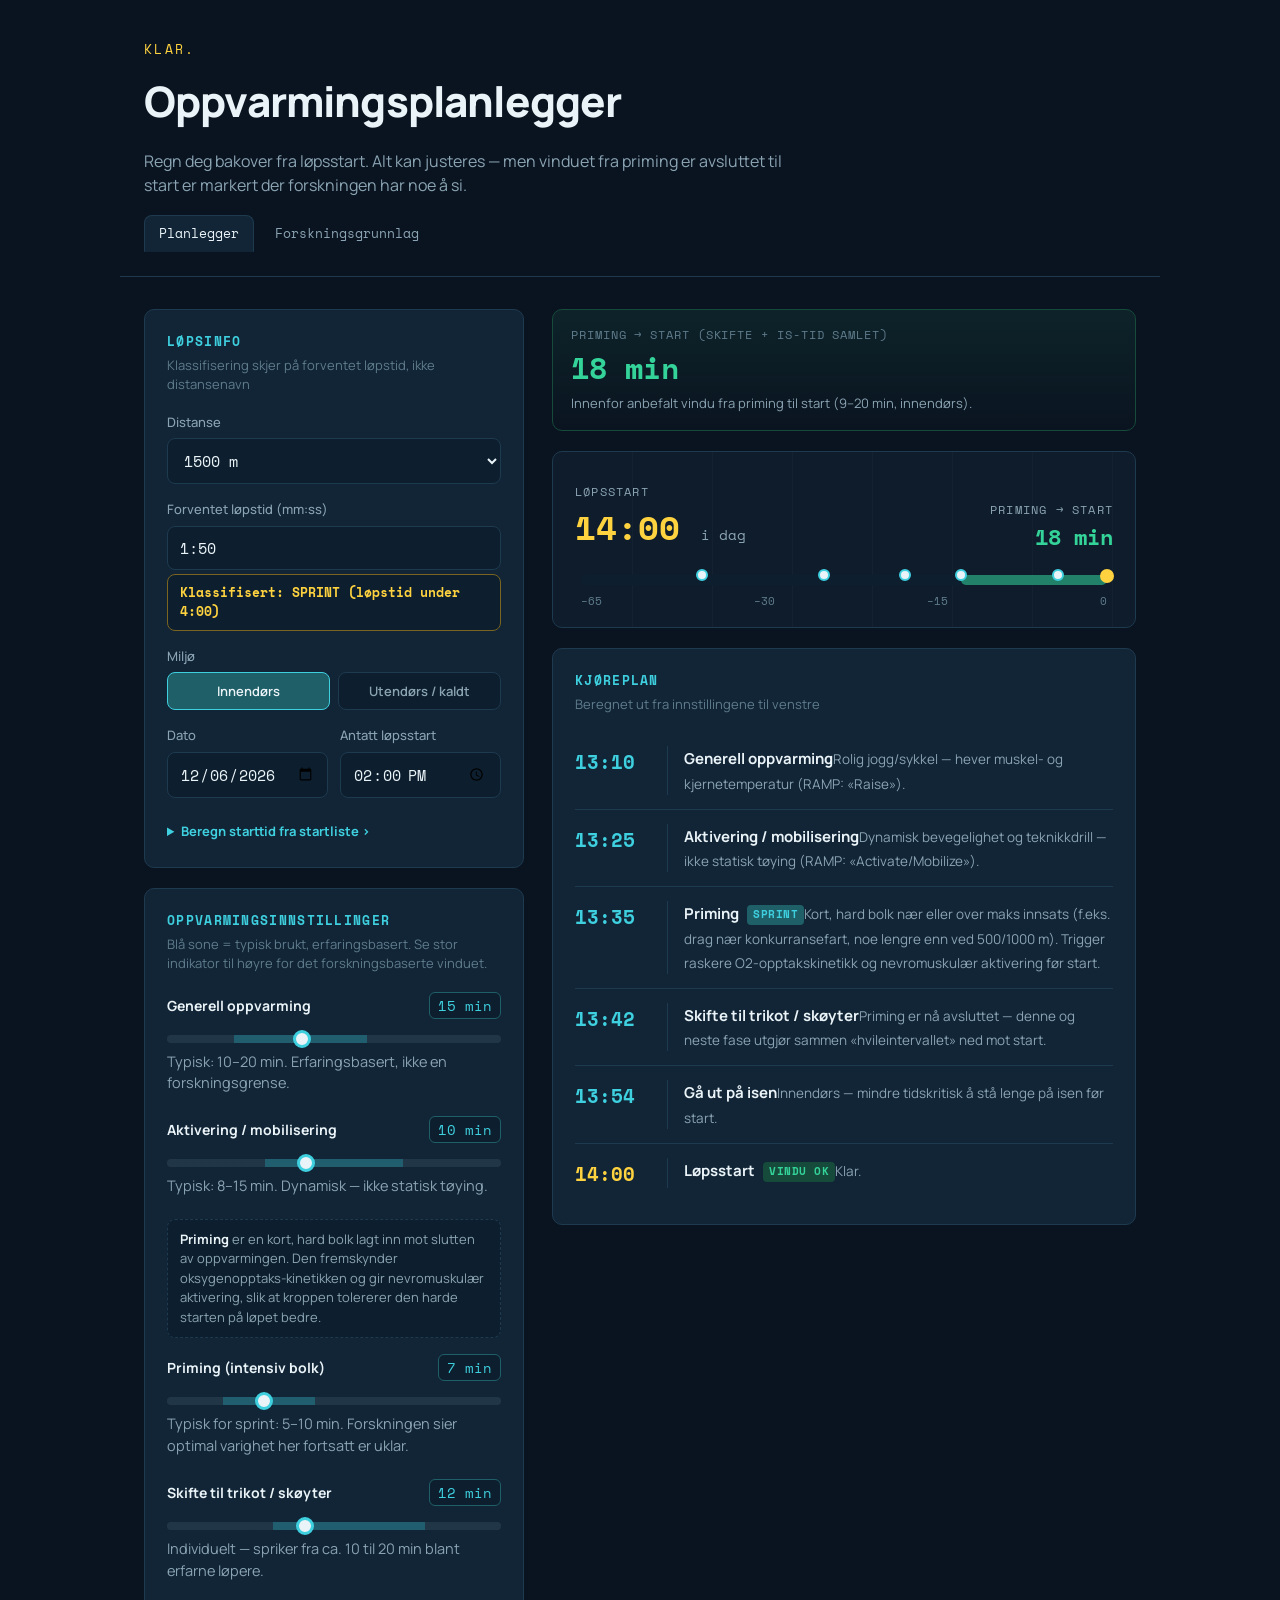
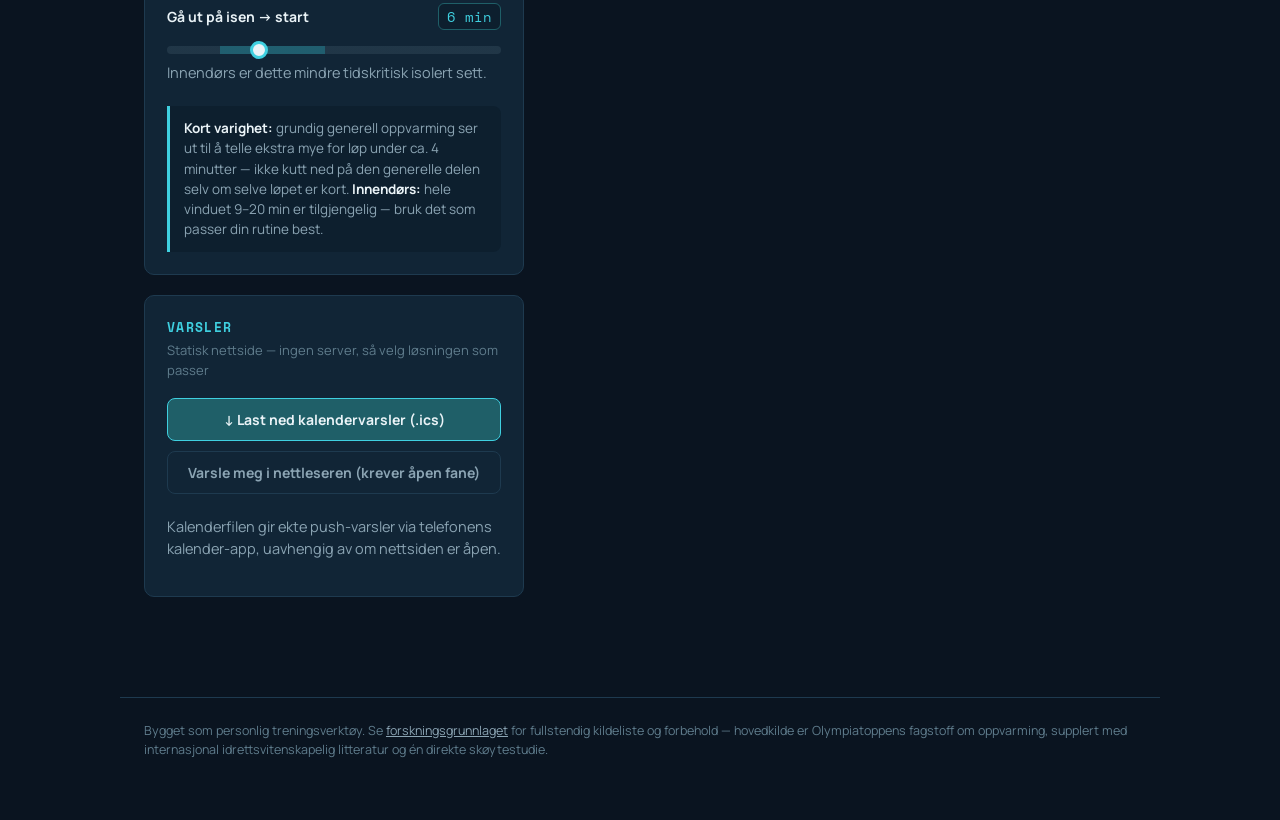
==== index.html @ 35d394e3 "Add files via upload" ====
<!DOCTYPE html>
<html lang="no">
<head>
<meta charset="UTF-8">
<meta name="viewport" content="width=device-width, initial-scale=1.0">
<title>KLAR. — Oppvarmingsplanlegger for hurtigløp på skøyter</title>
<link rel="preconnect" href="https://fonts.googleapis.com">
<link rel="preconnect" href="https://fonts.gstatic.com" crossorigin>
<link href="https://fonts.googleapis.com/css2?family=Space+Mono:wght@400;700&family=Manrope:wght@400;500;700;800&display=swap" rel="stylesheet">
<link rel="stylesheet" href="styles.css">
</head>
<body>

<header class="hero">
  <p class="kicker">KLAR.</p>
  <h1>Oppvarmingsplanlegg&shy;er</h1>
  <p class="lede">Regn deg bakover fra løpsstart. Alt kan justeres — men vinduet fra priming er avsluttet til start er markert der forskningen har noe å si.</p>
  <nav class="tabs">
    <a href="index.html" class="active">Planlegger</a>
    <a href="kilder.html">Forskningsgrunnlag</a>
  </nav>
</header>

<main>
  <div class="col-settings">

    <section class="panel">
      <h2>Løpsinfo</h2>
      <p class="sub">Klassifisering skjer på forventet løpstid, ikke distansenavn</p>

      <div class="field">
        <label for="distance">Distanse</label>
        <select id="distance"></select>
      </div>

      <div class="field">
        <label for="raceTime">Forventet løpstid (mm:ss)</label>
        <input type="text" id="raceTime" placeholder="1:50">
        <span class="class-badge" id="classBadge"></span>
      </div>

      <div class="field">
        <label>Miljø</label>
        <div class="toggle-group" id="envToggle">
          <button class="toggle-btn" data-env="indoor">Innendørs</button>
          <button class="toggle-btn" data-env="outdoor">Utendørs / kaldt</button>
        </div>
      </div>

      <div class="row2">
        <div class="field">
          <label for="raceDate">Dato</label>
          <input type="date" id="raceDate">
        </div>
        <div class="field">
          <label for="raceStart">Antatt løpsstart</label>
          <input type="time" id="raceStart" value="14:00">
        </div>
      </div>

      <details>
        <summary>Beregn starttid fra startliste ›</summary>
        <div class="calc-grid">
          <div class="field">
            <label for="sessionStart">Sesjonsstart (kl.)</label>
            <input type="time" id="sessionStart" value="13:00">
          </div>
          <div class="row2">
            <div class="field">
              <label for="pairNum">Ditt par-nummer</label>
              <input type="number" id="pairNum" min="1" value="6">
            </div>
            <div class="field">
              <label for="pairTime">Tid per par (min)</label>
              <input type="number" id="pairTime" step="0.1" value="1.5">
            </div>
          </div>
          <div class="row2">
            <div class="field">
              <label for="falseStarts">Buffer, feilstart (min)</label>
              <input type="number" id="falseStarts" step="0.5" value="0.5">
            </div>
            <div class="field">
              <label for="quartetExtra">Ekstra for kvartettstart (min)</label>
              <input type="number" id="quartetExtra" step="0.5" value="0">
            </div>
          </div>
          <button class="btn secondary" id="applyCalc" type="button">Bruk beregnet starttid</button>
          <p class="band-note">Tid per par er kun et utgangspunkt (500m ≈1.5, 1000m ≈2.5, 1500m ≈3.5, 3000m ≈6.0, 5000m ≈9.0 min) — juster etter fart på deltakerne og alder.</p>
        </div>
      </details>
    </section>

    <section class="panel">
      <h2>Oppvarmingsinnstillinger</h2>
      <p class="sub">Blå sone = typisk brukt, erfaringsbasert. Se stor indikator til høyre for det forskningsbaserte vinduet.</p>

      <div class="slider-block">
        <div class="slider-head"><span class="name">Generell oppvarming</span><span class="val neutral mono" id="val-general"></span></div>
        <input type="range" id="s-general" min="5" max="30" step="1">
        <p class="band-note" id="note-general"></p>
      </div>

      <div class="slider-block">
        <div class="slider-head"><span class="name">Aktivering / mobilisering</span><span class="val neutral mono" id="val-activation"></span></div>
        <input type="range" id="s-activation" min="3" max="20" step="1">
        <p class="band-note" id="note-activation"></p>
      </div>

      <div class="mech-box">
        <strong>Priming</strong> er en kort, hard bolk lagt inn mot slutten av oppvarmingen. Den fremskynder oksygenopptaks-kinetikken og gir nevromuskulær aktivering, slik at kroppen tolererer den harde starten på løpet bedre.
      </div>
      <div class="slider-block">
        <div class="slider-head"><span class="name">Priming (intensiv bolk)</span><span class="val neutral mono" id="val-priming"></span></div>
        <input type="range" id="s-priming" min="2" max="20" step="1">
        <p class="band-note" id="note-priming"></p>
      </div>

      <div class="slider-block">
        <div class="slider-head"><span class="name">Skifte til trikot / skøyter</span><span class="val neutral mono" id="val-change"></span></div>
        <input type="range" id="s-change" min="3" max="25" step="1">
        <p class="band-note" id="note-change"></p>
      </div>

      <div class="slider-block">
        <div class="slider-head"><span class="name">Gå ut på isen → start</span><span class="val neutral mono" id="val-ice"></span></div>
        <input type="range" id="s-ice" min="1" max="20" step="1">
        <p class="band-note" id="note-ice"></p>
      </div>

      <div class="note-box" id="distanceNote"></div>
    </section>

    <section class="panel">
      <h2>Varsler</h2>
      <p class="sub">Statisk nettside — ingen server, så velg løsningen som passer</p>
      <button class="btn" id="icsBtn" type="button">↓ Last ned kalendervarsler (.ics)</button>
      <button class="btn secondary" id="notifBtn" type="button">Varsle meg i nettleseren (krever åpen fane)</button>
      <p id="notifStatus"></p>
      <p class="band-note">Kalenderfilen gir ekte push-varsler via telefonens kalender-app, uavhengig av om nettsiden er åpen.</p>
    </section>
  </div>

  <div class="col-plan">

    <div class="stat-callout" id="transitionCallout">
      <div class="label">Priming → start (skifte + is-tid samlet)</div>
      <div class="big" id="transitionBig">— min</div>
      <div class="desc" id="transitionDesc"></div>
    </div>

    <div class="rail-wrap">
      <div class="rail-header">
        <div>
          <span class="label">Løpsstart</span><br>
          <span class="time mono" id="bigStart">14:00 <small>i dag</small></span>
        </div>
        <div class="transition">
          <span class="label">Priming → start</span><br>
          <span class="big mono" id="railTransitionBig">— min</span>
        </div>
      </div>
      <div class="rail" id="rail"></div>
      <div class="rail-scale">
        <span id="scaleMax"></span><span>−30</span><span>−15</span><span>0</span>
      </div>
    </div>

    <section class="panel">
      <h2>Kjøreplan</h2>
      <p class="sub">Beregnet ut fra innstillingene til venstre</p>
      <ul class="plan-list" id="planList"></ul>
    </section>

  </div>
</main>

<footer>
  Bygget som personlig treningsverktøy. Se <a href="kilder.html">forskningsgrunnlaget</a> for fullstendig kildeliste og forbehold — hovedkilde er Olympiatoppens fagstoff om oppvarming, supplert med internasjonal idrettsvitenskapelig litteratur og én direkte skøytestudie.
</footer>

<script src="app.js"></script>
</body>
</html>
---- styles.css ----
:root{
  --bg: #0a1420;
  --bg-rail: #0e1c2b;
  --panel: #112536;
  --panel-2: #0d1f2e;
  --line: #1e3a4f;
  --text: #eaf3f7;
  --muted: #8ba4b3;
  --muted-2: #5f7c8c;
  --ice: #3fd0e0;
  --ice-dim: #1f5f68;
  --good: #34d399;
  --good-dim: #164a3a;
  --warn: #f5a623;
  --warn-dim: #5c3d0e;
  --bad: #ef5b5b;
  --pistol: #ffd23f;
  --radius: 10px;
}
* { box-sizing: border-box; }
html { scroll-behavior: smooth; }
body{
  margin:0;
  background: var(--bg);
  color: var(--text);
  font-family: 'Manrope', -apple-system, sans-serif;
  line-height: 1.5;
  -webkit-font-smoothing: antialiased;
}
.mono{ font-family: 'Space Mono', monospace; }
a { color: var(--ice); }

/* ---------- Header / hero ---------- */
header.hero{
  padding: 40px 24px 24px;
  max-width: 1040px;
  margin: 0 auto;
  border-bottom: 1px solid var(--line);
}
.kicker{
  font-family: 'Space Mono', monospace;
  color: var(--pistol);
  letter-spacing: 0.18em;
  font-size: 13px;
  text-transform: uppercase;
  margin: 0 0 10px;
}
h1{
  font-size: clamp(28px, 4.5vw, 42px);
  margin: 0 0 12px;
  font-weight: 800;
  letter-spacing: -0.02em;
}
.lede{ color: var(--muted); max-width: 640px; font-size: 16px; }

nav.tabs{
  max-width: 1040px;
  margin: 18px auto 0;
  display: flex;
  gap: 6px;
}
nav.tabs a{
  text-decoration: none;
  font-family: 'Space Mono', monospace;
  font-size: 13px;
  color: var(--muted);
  padding: 8px 14px;
  border-radius: 8px 8px 0 0;
  border: 1px solid transparent;
}
nav.tabs a.active{
  color: var(--text);
  background: var(--panel);
  border-color: var(--line);
  border-bottom-color: var(--panel);
}

/* ---------- Layout ---------- */
main{
  max-width: 1040px;
  margin: 0 auto;
  padding: 32px 24px 80px;
  display: grid;
  grid-template-columns: 380px 1fr;
  gap: 28px;
}
main.article{ grid-template-columns: 1fr; max-width: 760px; }
@media (max-width: 860px){ main{ grid-template-columns: 1fr; } }

section.panel{
  background: var(--panel);
  border: 1px solid var(--line);
  border-radius: var(--radius);
  padding: 22px;
  margin-bottom: 20px;
}
section.panel h2{
  font-size: 13px;
  text-transform: uppercase;
  letter-spacing: 0.1em;
  color: var(--ice);
  margin: 0 0 4px;
  font-family: 'Space Mono', monospace;
  font-weight: 700;
}
section.panel .sub{ color: var(--muted-2); font-size: 13px; margin: 0 0 18px; }
section.panel h3{ font-size: 16px; margin: 0 0 6px; }
section.panel p{ color: var(--muted); font-size: 14.5px; }

label{ display:block; font-size: 13px; color: var(--muted); margin-bottom: 6px; font-weight: 500; }
select, input[type="time"], input[type="date"], input[type="number"], input[type="text"]{
  width: 100%;
  background: var(--panel-2);
  border: 1px solid var(--line);
  color: var(--text);
  padding: 10px 12px;
  border-radius: 8px;
  font-family: 'Space Mono', monospace;
  font-size: 15px;
}
select:focus, input:focus, button:focus, input[type="range"]:focus{
  outline: 2px solid var(--ice);
  outline-offset: 2px;
}
.field{ margin-bottom: 16px; }
.row2{ display:grid; grid-template-columns: 1fr 1fr; gap: 12px; }

.toggle-group{ display:flex; gap:8px; }
.toggle-btn{
  flex:1;
  background: var(--panel-2);
  border: 1px solid var(--line);
  color: var(--muted);
  padding: 9px 8px;
  border-radius: 8px;
  font-size: 13px;
  cursor: pointer;
  font-family: 'Manrope', sans-serif;
  font-weight: 600;
}
.toggle-btn.active{ background: var(--ice-dim); border-color: var(--ice); color: var(--text); }

.class-badge{
  display:inline-flex;
  align-items:center;
  gap:8px;
  font-family:'Space Mono',monospace;
  font-size: 13px;
  font-weight:700;
  padding: 8px 12px;
  border-radius: 8px;
  background: var(--panel-2);
  border: 1px solid var(--line);
  margin-top: 4px;
}
.class-badge.sprint{ color: var(--pistol); border-color: #7a6420; }
.class-badge.lange{ color: var(--ice); border-color: var(--ice-dim); }

/* ---------- Sliders ---------- */
.slider-block{ margin-bottom: 22px; }
.slider-head{ display:flex; justify-content: space-between; align-items: baseline; margin-bottom: 6px; }
.slider-head .name{ font-size: 14px; font-weight: 700; }
.slider-head .val{ font-family: 'Space Mono', monospace; font-size: 14px; padding: 2px 8px; border-radius: 6px; background: var(--panel-2); }
.val.good{ color: var(--good); border: 1px solid var(--good-dim); }
.val.bad{ color: var(--bad); border: 1px solid var(--bad); }
.val.neutral{ color: var(--ice); border: 1px solid var(--ice-dim); }

input[type="range"]{ -webkit-appearance: none; width: 100%; height: 8px; border-radius: 4px; background: var(--panel-2); margin: 6px 0 4px; }
input[type="range"]::-webkit-slider-thumb{ -webkit-appearance: none; width: 18px; height: 18px; border-radius: 50%; background: var(--text); border: 3px solid var(--ice); cursor: pointer; margin-top: -5px; }
input[type="range"]::-moz-range-thumb{ width: 16px; height: 16px; border-radius: 50%; background: var(--text); border: 3px solid var(--ice); cursor: pointer; }
input[type="range"]::-webkit-slider-runnable-track{ height: 8px; border-radius: 4px; }
input[type="range"]::-moz-range-track{ height: 8px; border-radius: 4px; }

.band-note{ font-size: 12px; color: var(--muted-2); margin-top: 2px; }
.band-note.alert{ color: var(--bad); font-weight: 700; }
.band-note.ok{ color: var(--good); }

.mech-box{
  background: var(--panel-2);
  border: 1px dashed var(--line);
  border-radius: 8px;
  padding: 10px 12px;
  font-size: 13px;
  color: var(--muted);
  margin-bottom: 16px;
}
.mech-box strong{ color: var(--text); }

/* ---------- Key stat callout ---------- */
.stat-callout{
  border-radius: var(--radius);
  padding: 16px 18px;
  margin-bottom: 20px;
  border: 1px solid var(--good-dim);
  background: linear-gradient(180deg, rgba(52,211,153,0.08), transparent);
}
.stat-callout.bad{ border-color: var(--bad); background: linear-gradient(180deg, rgba(239,91,91,0.10), transparent); }
.stat-callout .label{ font-family:'Space Mono',monospace; font-size: 11.5px; letter-spacing:0.08em; text-transform:uppercase; color: var(--muted-2); }
.stat-callout .big{ font-family:'Space Mono',monospace; font-size: 30px; font-weight:700; margin: 2px 0 4px; }
.stat-callout.bad .big{ color: var(--bad); }
.stat-callout:not(.bad) .big{ color: var(--good); }
.stat-callout .desc{ font-size: 13px; color: var(--muted); }

/* ---------- Timeline (signature element) ---------- */
.rail-wrap{
  background: var(--bg-rail);
  border: 1px solid var(--line);
  border-radius: var(--radius);
  padding: 26px 22px 18px;
  margin-bottom: 20px;
  position: relative;
  overflow: hidden;
}
.rail-wrap::before{
  content:"";
  position:absolute; inset:0;
  background-image: repeating-linear-gradient(90deg, transparent, transparent 79px, rgba(255,255,255,0.025) 79px, rgba(255,255,255,0.025) 80px);
  pointer-events:none;
}
.rail-header{ display:flex; justify-content: space-between; align-items:flex-end; margin-bottom: 22px; position: relative; flex-wrap: wrap; gap: 12px; }
.rail-header .label{ font-family:'Space Mono',monospace; color: var(--muted); font-size: 12px; letter-spacing: 0.1em; text-transform: uppercase; }
.rail-header .time{ font-family:'Space Mono',monospace; font-size: 34px; font-weight:700; color: var(--pistol); }
.rail-header .time small{ font-size:14px; color: var(--muted); font-weight:400; }
.rail-header .transition{ text-align: right; }
.rail-header .transition .big{ font-family:'Space Mono',monospace; font-size: 22px; font-weight:700; }
.rail-header .transition .big.good{ color: var(--good); }
.rail-header .transition .big.bad{ color: var(--bad); }

.rail{ position: relative; height: 10px; background: var(--panel-2); border-radius: 5px; margin: 0 6px 8px; }
.rail .seg{ position:absolute; top:0; bottom:0; border-radius: 5px; }
.rail .marker{ position:absolute; top: -6px; width: 20px; height: 22px; transform: translateX(-50%); }
.rail .marker .dot{ width: 12px; height:12px; border-radius:50%; background: var(--text); border: 2px solid var(--ice); margin: 0 auto; }
.rail .marker.gun .dot{ background: var(--pistol); border-color: var(--pistol); width:14px; height:14px; }
.rail-scale{ display:flex; justify-content: space-between; font-family:'Space Mono',monospace; color: var(--muted-2); font-size: 11px; margin: 0 6px; }

/* ---------- Kjøreplan list ---------- */
.plan-list{ list-style:none; margin:0; padding:0; }
.plan-item{ display:grid; grid-template-columns: 76px 1px 1fr; gap: 16px; padding: 14px 0; border-bottom: 1px solid var(--line); }
.plan-item:last-child{ border-bottom:none; }
.plan-item .t{ font-family:'Space Mono',monospace; font-size: 19px; font-weight:700; color: var(--ice); padding-top: 2px; }
.plan-item.gun .t{ color: var(--pistol); }
.plan-item .connector{ background: var(--line); }
.plan-item .phase-name{ font-weight: 700; font-size: 15px; margin-bottom: 3px; }
.plan-item .phase-desc{ color: var(--muted); font-size: 13.5px; }
.plan-item .tag{ display:inline-block; font-family:'Space Mono',monospace; font-size: 10.5px; letter-spacing: 0.05em; text-transform: uppercase; padding: 2px 6px; border-radius: 4px; margin-left: 8px; vertical-align: middle; background: var(--ice-dim); color: var(--ice); }
.plan-item .tag.warn{ background: var(--warn-dim); color: var(--warn); }
.plan-item .tag.good{ background: var(--good-dim); color: var(--good); }

.note-box{ background: var(--panel-2); border-left: 3px solid var(--ice); padding: 12px 14px; border-radius: 0 8px 8px 0; font-size: 13.5px; color: var(--muted); margin-top: 14px; }
.note-box.warn{ border-left-color: var(--warn); }
.note-box strong{ color: var(--text); }

/* ---------- Buttons ---------- */
.btn{ display:inline-flex; align-items:center; gap: 8px; background: var(--ice-dim); border: 1px solid var(--ice); color: var(--text); padding: 11px 16px; border-radius: 8px; font-weight: 700; font-size: 14px; cursor: pointer; font-family:'Manrope',sans-serif; width: 100%; justify-content: center; margin-bottom: 10px; }
.btn:hover{ background: var(--ice); color: var(--bg); }
.btn.secondary{ background: transparent; border-color: var(--line); color: var(--muted); }
.btn.secondary:hover{ background: var(--panel-2); color: var(--text); }
#notifStatus{ font-size: 12px; color: var(--muted-2); margin-top: 6px; }

details{ margin-top: 4px; }
summary{ cursor: pointer; font-size: 13px; color: var(--ice); font-weight: 700; padding: 4px 0; }
.calc-grid{ margin-top: 14px; }

/* ---------- Research page ---------- */
.source-card{
  background: var(--panel);
  border: 1px solid var(--line);
  border-radius: var(--radius);
  padding: 20px 22px;
  margin-bottom: 16px;
}
.source-card.primary{ border-color: var(--ice-dim); background: linear-gradient(180deg, rgba(63,208,224,0.06), var(--panel)); }
.source-card .kicker2{ font-family:'Space Mono',monospace; font-size: 11px; letter-spacing:0.08em; text-transform:uppercase; color: var(--ice); margin-bottom: 6px; }
.source-card h3{ margin: 0 0 8px; font-size: 17px; }
.source-card .cite{ font-size: 12.5px; color: var(--muted-2); font-family:'Space Mono',monospace; margin-bottom:10px; }
.source-card p{ color: var(--muted); font-size: 14.5px; margin: 0 0 8px; }
.finding-list{ margin: 8px 0 0; padding-left: 18px; color: var(--muted); font-size: 14px; }
.finding-list li{ margin-bottom: 6px; }
.caveat{ margin-top: 26px; padding: 16px 18px; background: var(--panel-2); border-radius: var(--radius); border: 1px solid var(--line); font-size: 13.5px; color: var(--muted); }
.caveat strong{ color: var(--text); }

footer{ max-width: 1040px; margin: 0 auto; padding: 0 24px 60px; color: var(--muted-2); font-size: 12.5px; border-top: 1px solid var(--line); padding-top: 24px; }
footer a{ color: var(--muted); }

@media (prefers-reduced-motion: reduce){ html{ scroll-behavior: auto; } }
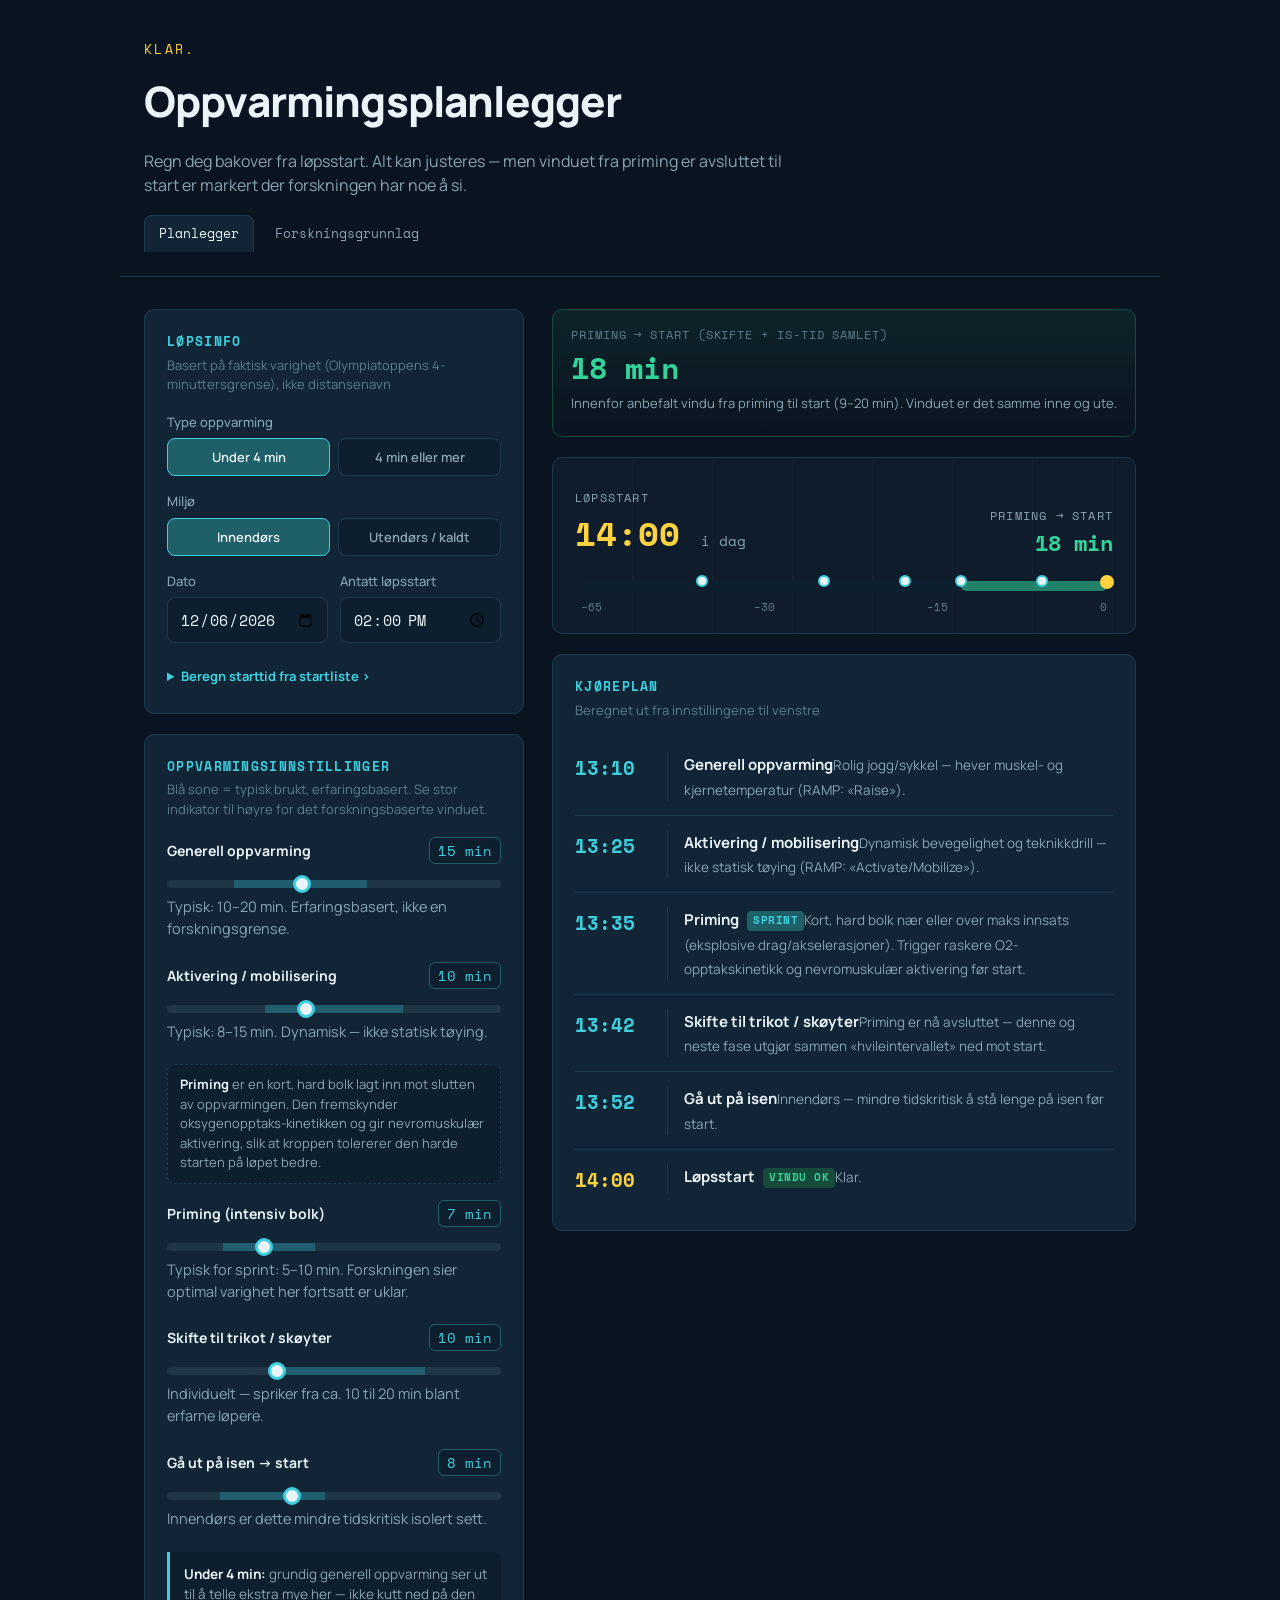
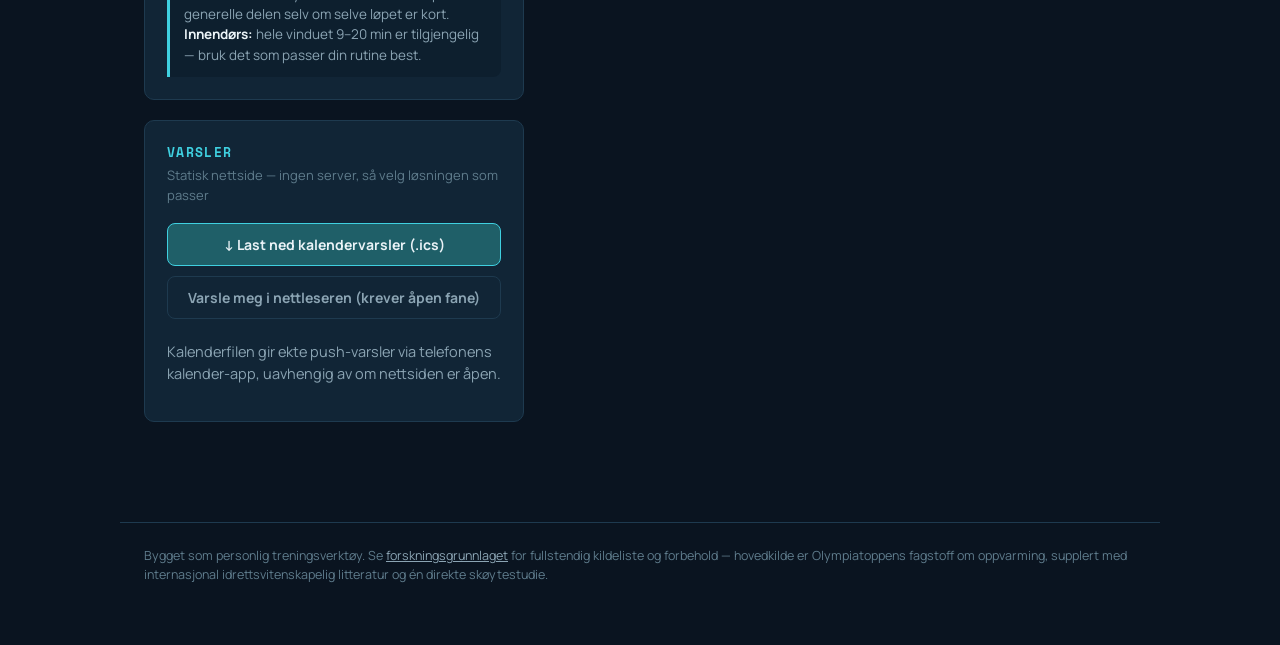
==== commit ef4b4efc: "Add files via upload" ====
--- a/index.html
+++ b/index.html
@@ -26,17 +26,14 @@
 
     <section class="panel">
       <h2>Løpsinfo</h2>
-      <p class="sub">Klassifisering skjer på forventet løpstid, ikke distansenavn</p>
+      <p class="sub">Basert på faktisk varighet (Olympiatoppens 4-minuttersgrense), ikke distansenavn</p>
 
       <div class="field">
-        <label for="distance">Distanse</label>
-        <select id="distance"></select>
-      </div>
-
-      <div class="field">
-        <label for="raceTime">Forventet løpstid (mm:ss)</label>
-        <input type="text" id="raceTime" placeholder="1:50">
-        <span class="class-badge" id="classBadge"></span>
+        <label>Type oppvarming</label>
+        <div class="toggle-group" id="typeToggle">
+          <button class="toggle-btn" data-type="sprint">Under 4 min</button>
+          <button class="toggle-btn" data-type="lange">4 min eller mer</button>
+        </div>
       </div>
 
       <div class="field">
@@ -86,7 +83,7 @@
             </div>
           </div>
           <button class="btn secondary" id="applyCalc" type="button">Bruk beregnet starttid</button>
-          <p class="band-note">Tid per par er kun et utgangspunkt (500m ≈1.5, 1000m ≈2.5, 1500m ≈3.5, 3000m ≈6.0, 5000m ≈9.0 min) — juster etter fart på deltakerne og alder.</p>
+          <p class="band-note">Typiske tider per par som utgangspunkt: 500m ≈1.5, 1000m ≈2.5, 1500m ≈3.5, 3000m ≈6.0, 5000m ≈9.0 min — juster etter fart på deltakerne og alder.</p>
         </div>
       </details>
     </section>
@@ -147,6 +144,7 @@
       <div class="label">Priming → start (skifte + is-tid samlet)</div>
       <div class="big" id="transitionBig">— min</div>
       <div class="desc" id="transitionDesc"></div>
+      <div class="desc" id="envAdvice" style="margin-top:6px;"></div>
     </div>
 
     <div class="rail-wrap">
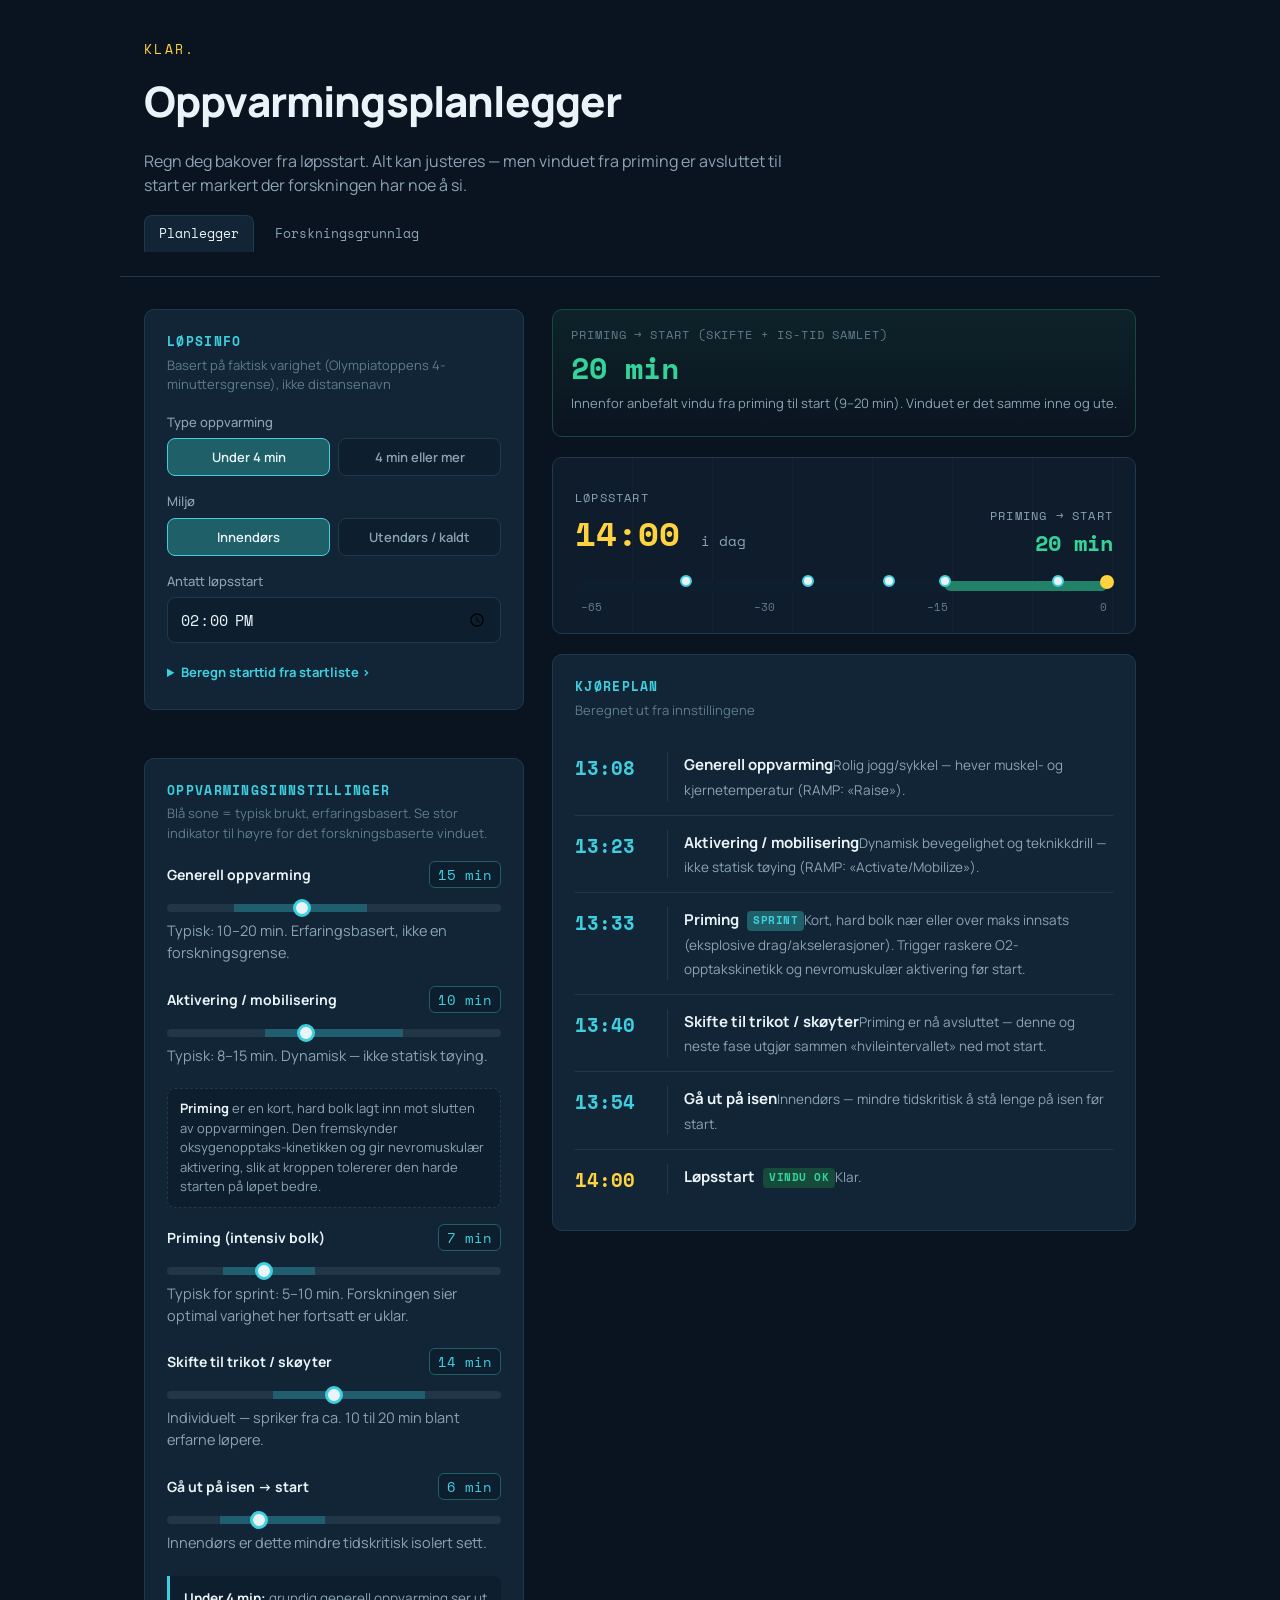
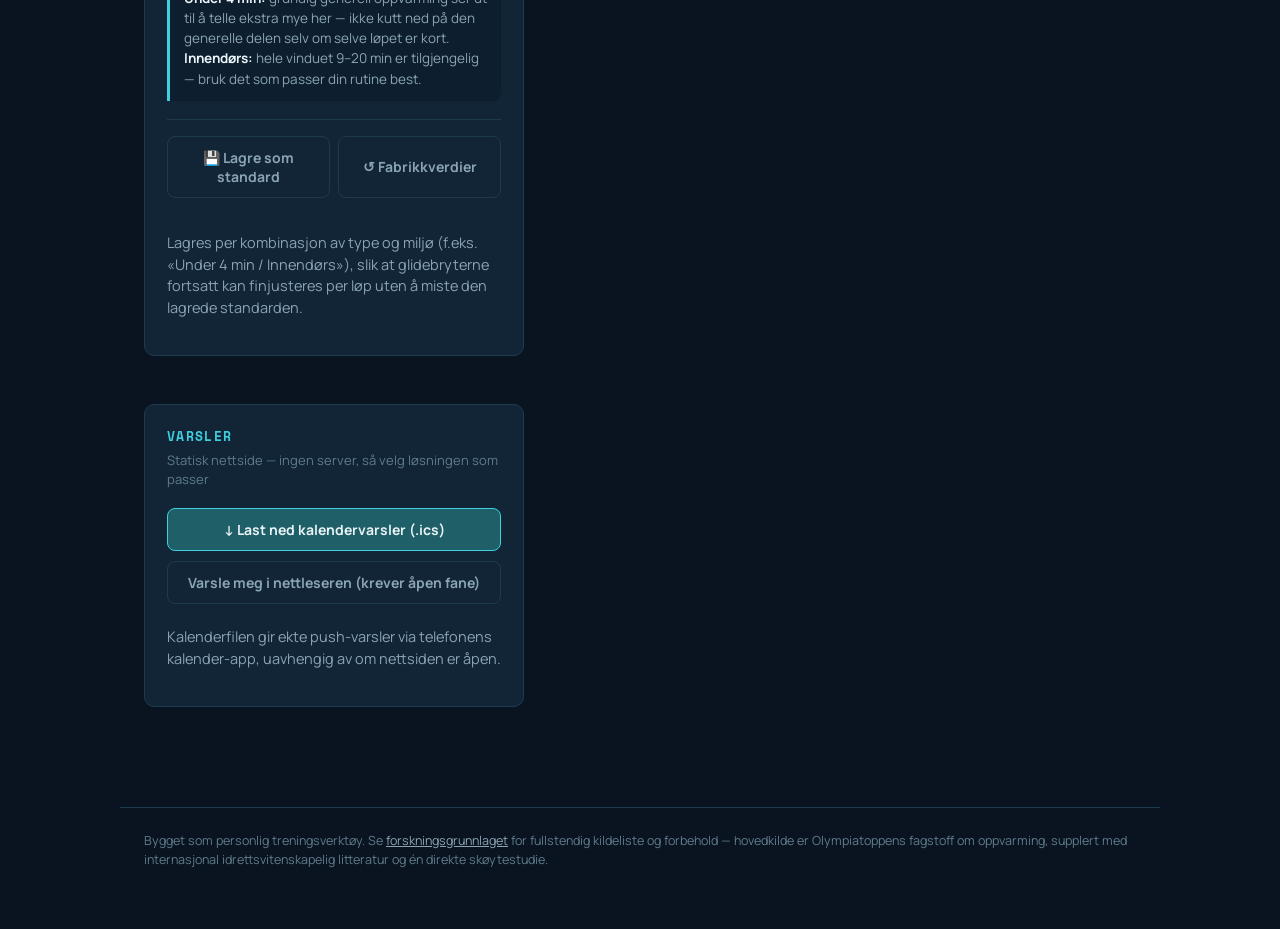
==== commit 5fed0c07: "Add files via upload" ====
--- a/index.html
+++ b/index.html
@@ -22,9 +22,7 @@
 </header>
 
 <main>
-  <div class="col-settings">
-
-    <section class="panel">
+  <section class="panel area-loepsinfo">
       <h2>Løpsinfo</h2>
       <p class="sub">Basert på faktisk varighet (Olympiatoppens 4-minuttersgrense), ikke distansenavn</p>
 
@@ -44,15 +42,9 @@
         </div>
       </div>
 
-      <div class="row2">
-        <div class="field">
-          <label for="raceDate">Dato</label>
-          <input type="date" id="raceDate">
-        </div>
-        <div class="field">
-          <label for="raceStart">Antatt løpsstart</label>
-          <input type="time" id="raceStart" value="14:00">
-        </div>
+      <div class="field">
+        <label for="raceStart">Antatt løpsstart</label>
+        <input type="time" id="raceStart" value="14:00">
       </div>
 
       <details>
@@ -86,9 +78,41 @@
           <p class="band-note">Typiske tider per par som utgangspunkt: 500m ≈1.5, 1000m ≈2.5, 1500m ≈3.5, 3000m ≈6.0, 5000m ≈9.0 min — juster etter fart på deltakerne og alder.</p>
         </div>
       </details>
-    </section>
+  </section>
+
+  <div class="area-plan">
+    <div class="stat-callout" id="transitionCallout">
+      <div class="label">Priming → start (skifte + is-tid samlet)</div>
+      <div class="big" id="transitionBig">— min</div>
+      <div class="desc" id="transitionDesc"></div>
+      <div class="desc" id="envAdvice" style="margin-top:6px;"></div>
+    </div>
+
+    <div class="rail-wrap">
+      <div class="rail-header">
+        <div>
+          <span class="label">Løpsstart</span><br>
+          <span class="time mono" id="bigStart">14:00 <small>i dag</small></span>
+        </div>
+        <div class="transition">
+          <span class="label">Priming → start</span><br>
+          <span class="big mono" id="railTransitionBig">— min</span>
+        </div>
+      </div>
+      <div class="rail" id="rail"></div>
+      <div class="rail-scale">
+        <span id="scaleMax"></span><span>−30</span><span>−15</span><span>0</span>
+      </div>
+    </div>
 
     <section class="panel">
+      <h2>Kjøreplan</h2>
+      <p class="sub">Beregnet ut fra innstillingene</p>
+      <ul class="plan-list" id="planList"></ul>
+    </section>
+  </div>
+
+  <section class="panel area-innstillinger">
       <h2>Oppvarmingsinnstillinger</h2>
       <p class="sub">Blå sone = typisk brukt, erfaringsbasert. Se stor indikator til høyre for det forskningsbaserte vinduet.</p>
 
@@ -126,51 +150,23 @@
       </div>
 
       <div class="note-box" id="distanceNote"></div>
-    </section>
 
-    <section class="panel">
+      <div class="preset-row">
+        <button class="btn secondary" id="savePresetBtn" type="button">💾 Lagre som standard</button>
+        <button class="btn secondary" id="resetPresetBtn" type="button">↺ Fabrikkverdier</button>
+      </div>
+      <p id="presetStatus"></p>
+      <p class="band-note">Lagres per kombinasjon av type og miljø (f.eks. «Under 4 min / Innendørs»), slik at glidebryterne fortsatt kan finjusteres per løp uten å miste den lagrede standarden.</p>
+  </section>
+
+  <section class="panel area-varsler">
       <h2>Varsler</h2>
       <p class="sub">Statisk nettside — ingen server, så velg løsningen som passer</p>
       <button class="btn" id="icsBtn" type="button">↓ Last ned kalendervarsler (.ics)</button>
       <button class="btn secondary" id="notifBtn" type="button">Varsle meg i nettleseren (krever åpen fane)</button>
       <p id="notifStatus"></p>
       <p class="band-note">Kalenderfilen gir ekte push-varsler via telefonens kalender-app, uavhengig av om nettsiden er åpen.</p>
-    </section>
-  </div>
-
-  <div class="col-plan">
-
-    <div class="stat-callout" id="transitionCallout">
-      <div class="label">Priming → start (skifte + is-tid samlet)</div>
-      <div class="big" id="transitionBig">— min</div>
-      <div class="desc" id="transitionDesc"></div>
-      <div class="desc" id="envAdvice" style="margin-top:6px;"></div>
-    </div>
-
-    <div class="rail-wrap">
-      <div class="rail-header">
-        <div>
-          <span class="label">Løpsstart</span><br>
-          <span class="time mono" id="bigStart">14:00 <small>i dag</small></span>
-        </div>
-        <div class="transition">
-          <span class="label">Priming → start</span><br>
-          <span class="big mono" id="railTransitionBig">— min</span>
-        </div>
-      </div>
-      <div class="rail" id="rail"></div>
-      <div class="rail-scale">
-        <span id="scaleMax"></span><span>−30</span><span>−15</span><span>0</span>
-      </div>
-    </div>
-
-    <section class="panel">
-      <h2>Kjøreplan</h2>
-      <p class="sub">Beregnet ut fra innstillingene til venstre</p>
-      <ul class="plan-list" id="planList"></ul>
-    </section>
-
-  </div>
+  </section>
 </main>
 
 <footer>
--- a/styles.css
+++ b/styles.css
@@ -82,10 +82,27 @@
   padding: 32px 24px 80px;
   display: grid;
   grid-template-columns: 380px 1fr;
+  grid-template-areas:
+    "loepsinfo plan"
+    "innstillinger plan"
+    "varsler plan";
   gap: 28px;
 }
-main.article{ grid-template-columns: 1fr; max-width: 760px; }
-@media (max-width: 860px){ main{ grid-template-columns: 1fr; } }
+.area-loepsinfo{ grid-area: loepsinfo; }
+.area-plan{ grid-area: plan; }
+.area-innstillinger{ grid-area: innstillinger; }
+.area-varsler{ grid-area: varsler; }
+main.article{ grid-template-columns: 1fr; grid-template-areas: none; max-width: 760px; }
+@media (max-width: 860px){
+  main{
+    grid-template-columns: 1fr;
+    grid-template-areas:
+      "loepsinfo"
+      "plan"
+      "innstillinger"
+      "varsler";
+  }
+}
 
 section.panel{
   background: var(--panel);
@@ -261,6 +278,10 @@
 summary{ cursor: pointer; font-size: 13px; color: var(--ice); font-weight: 700; padding: 4px 0; }
 .calc-grid{ margin-top: 14px; }
 
+.preset-row{ display:flex; gap:8px; margin-top: 18px; padding-top: 16px; border-top: 1px solid var(--line); }
+.preset-row .btn{ margin-bottom:0; }
+#presetStatus{ font-size: 12px; color: var(--muted-2); margin-top: 8px; min-height: 14px; }
+
 /* ---------- Research page ---------- */
 .source-card{
   background: var(--panel);
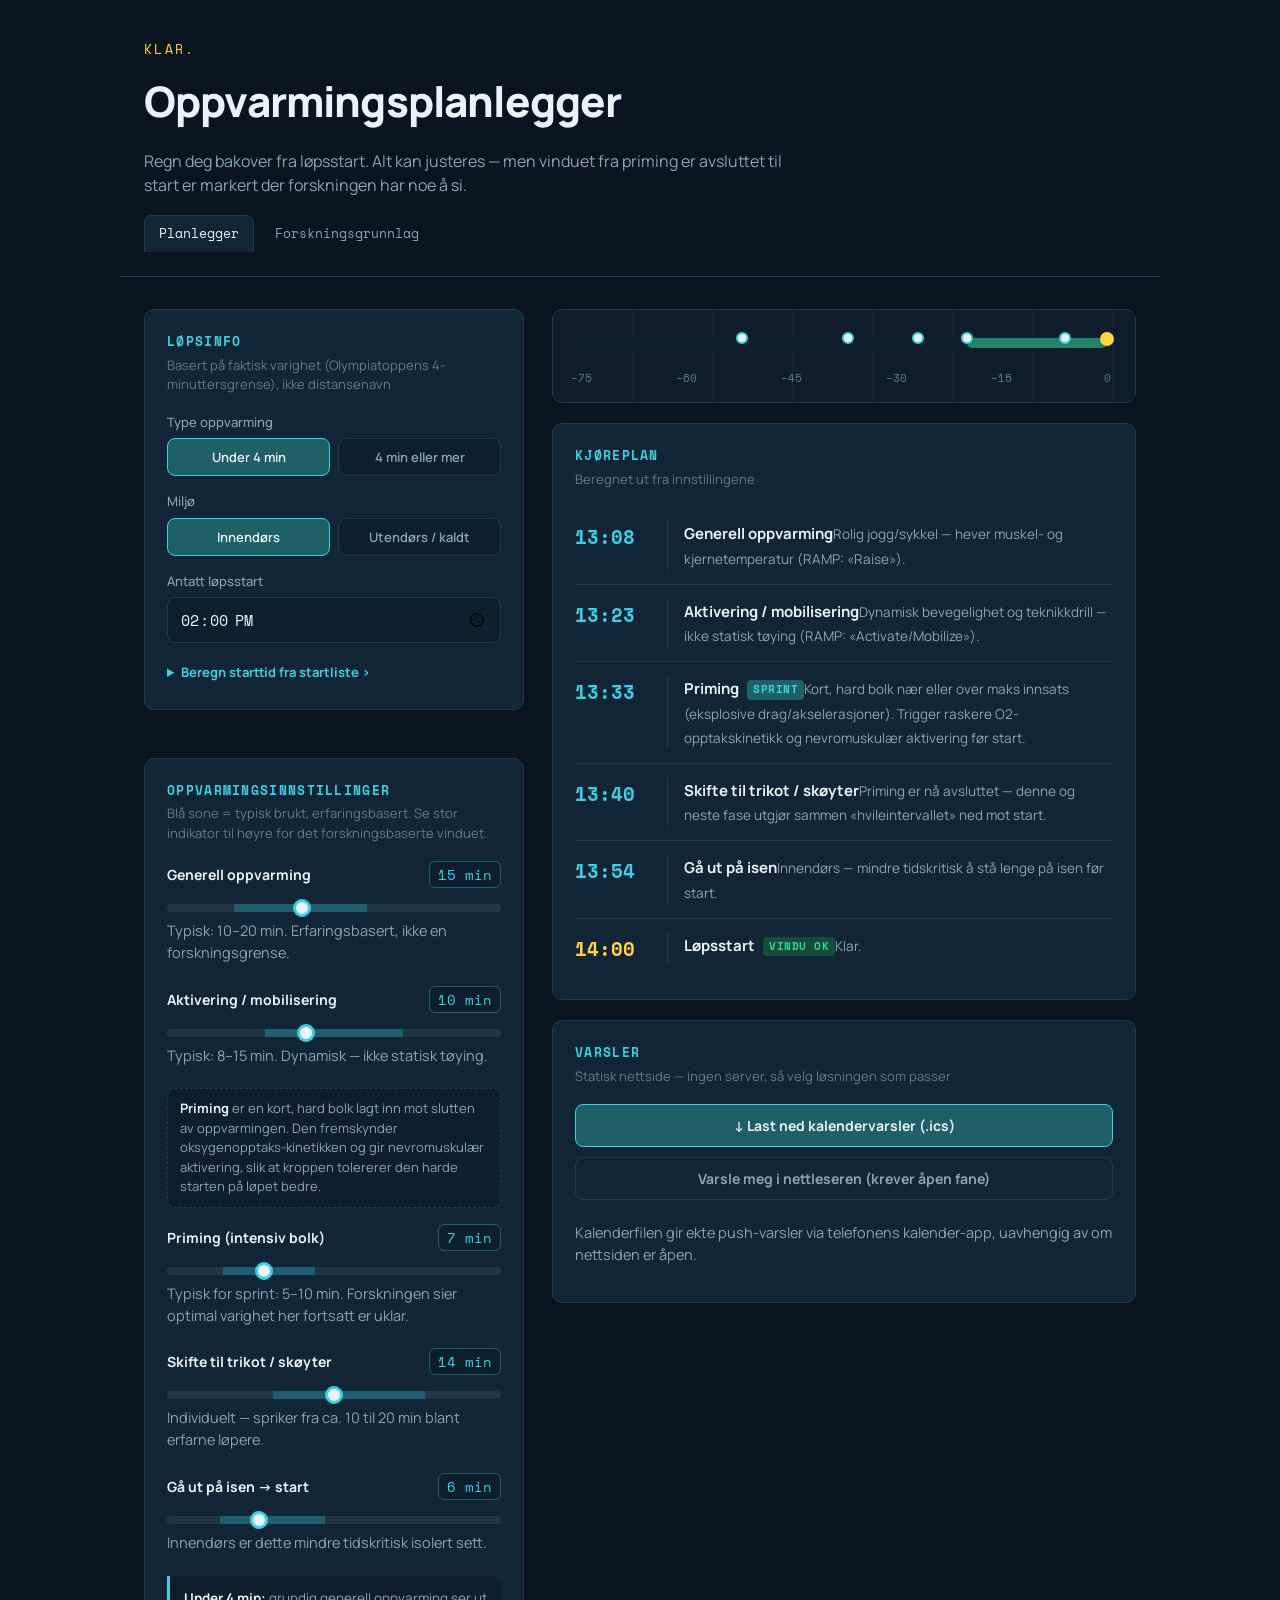
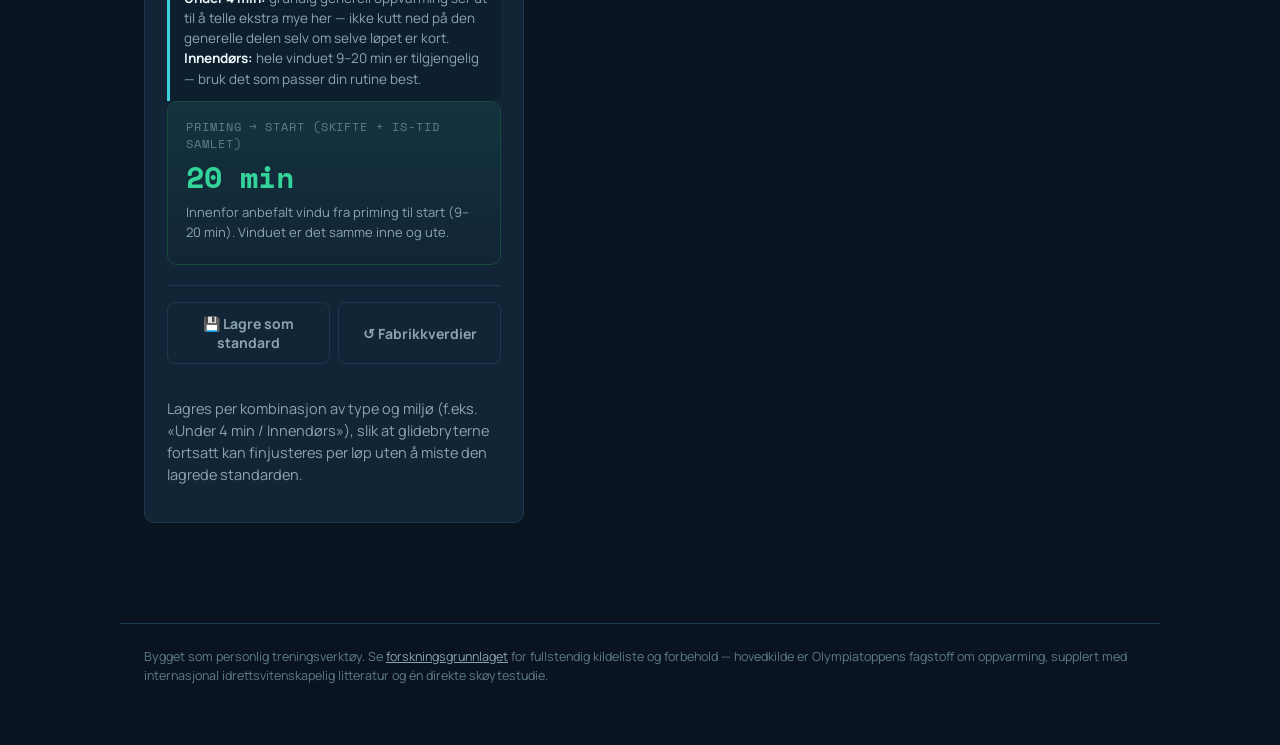
==== commit 70c2d053: "Add files via upload" ====
--- a/index.html
+++ b/index.html
@@ -81,34 +81,24 @@
   </section>
 
   <div class="area-plan">
-    <div class="stat-callout" id="transitionCallout">
-      <div class="label">Priming → start (skifte + is-tid samlet)</div>
-      <div class="big" id="transitionBig">— min</div>
-      <div class="desc" id="transitionDesc"></div>
-      <div class="desc" id="envAdvice" style="margin-top:6px;"></div>
-    </div>
-
     <div class="rail-wrap">
-      <div class="rail-header">
-        <div>
-          <span class="label">Løpsstart</span><br>
-          <span class="time mono" id="bigStart">14:00 <small>i dag</small></span>
-        </div>
-        <div class="transition">
-          <span class="label">Priming → start</span><br>
-          <span class="big mono" id="railTransitionBig">— min</span>
-        </div>
-      </div>
       <div class="rail" id="rail"></div>
-      <div class="rail-scale">
-        <span id="scaleMax"></span><span>−30</span><span>−15</span><span>0</span>
-      </div>
+      <div class="rail-scale" id="railScale"></div>
     </div>
 
     <section class="panel">
       <h2>Kjøreplan</h2>
       <p class="sub">Beregnet ut fra innstillingene</p>
       <ul class="plan-list" id="planList"></ul>
+    </section>
+
+    <section class="panel">
+      <h2>Varsler</h2>
+      <p class="sub">Statisk nettside — ingen server, så velg løsningen som passer</p>
+      <button class="btn" id="icsBtn" type="button">↓ Last ned kalendervarsler (.ics)</button>
+      <button class="btn secondary" id="notifBtn" type="button">Varsle meg i nettleseren (krever åpen fane)</button>
+      <p id="notifStatus"></p>
+      <p class="band-note">Kalenderfilen gir ekte push-varsler via telefonens kalender-app, uavhengig av om nettsiden er åpen.</p>
     </section>
   </div>
 
@@ -151,21 +141,19 @@
 
       <div class="note-box" id="distanceNote"></div>
 
+      <div class="stat-callout" id="transitionCallout">
+        <div class="label">Priming → start (skifte + is-tid samlet)</div>
+        <div class="big" id="transitionBig">— min</div>
+        <div class="desc" id="transitionDesc"></div>
+        <div class="desc" id="envAdvice" style="margin-top:6px;"></div>
+      </div>
+
       <div class="preset-row">
         <button class="btn secondary" id="savePresetBtn" type="button">💾 Lagre som standard</button>
         <button class="btn secondary" id="resetPresetBtn" type="button">↺ Fabrikkverdier</button>
       </div>
       <p id="presetStatus"></p>
       <p class="band-note">Lagres per kombinasjon av type og miljø (f.eks. «Under 4 min / Innendørs»), slik at glidebryterne fortsatt kan finjusteres per løp uten å miste den lagrede standarden.</p>
-  </section>
-
-  <section class="panel area-varsler">
-      <h2>Varsler</h2>
-      <p class="sub">Statisk nettside — ingen server, så velg løsningen som passer</p>
-      <button class="btn" id="icsBtn" type="button">↓ Last ned kalendervarsler (.ics)</button>
-      <button class="btn secondary" id="notifBtn" type="button">Varsle meg i nettleseren (krever åpen fane)</button>
-      <p id="notifStatus"></p>
-      <p class="band-note">Kalenderfilen gir ekte push-varsler via telefonens kalender-app, uavhengig av om nettsiden er åpen.</p>
   </section>
 </main>
 
--- a/styles.css
+++ b/styles.css
@@ -84,14 +84,13 @@
   grid-template-columns: 380px 1fr;
   grid-template-areas:
     "loepsinfo plan"
-    "innstillinger plan"
-    "varsler plan";
+    "innstillinger plan";
   gap: 28px;
+  align-items: start;
 }
 .area-loepsinfo{ grid-area: loepsinfo; }
 .area-plan{ grid-area: plan; }
 .area-innstillinger{ grid-area: innstillinger; }
-.area-varsler{ grid-area: varsler; }
 main.article{ grid-template-columns: 1fr; grid-template-areas: none; max-width: 760px; }
 @media (max-width: 860px){
   main{
@@ -99,8 +98,7 @@
     grid-template-areas:
       "loepsinfo"
       "plan"
-      "innstillinger"
-      "varsler";
+      "innstillinger";
   }
 }
 
@@ -223,7 +221,7 @@
   background: var(--bg-rail);
   border: 1px solid var(--line);
   border-radius: var(--radius);
-  padding: 26px 22px 18px;
+  padding: 20px 22px 16px;
   margin-bottom: 20px;
   position: relative;
   overflow: hidden;
@@ -234,21 +232,15 @@
   background-image: repeating-linear-gradient(90deg, transparent, transparent 79px, rgba(255,255,255,0.025) 79px, rgba(255,255,255,0.025) 80px);
   pointer-events:none;
 }
-.rail-header{ display:flex; justify-content: space-between; align-items:flex-end; margin-bottom: 22px; position: relative; flex-wrap: wrap; gap: 12px; }
-.rail-header .label{ font-family:'Space Mono',monospace; color: var(--muted); font-size: 12px; letter-spacing: 0.1em; text-transform: uppercase; }
-.rail-header .time{ font-family:'Space Mono',monospace; font-size: 34px; font-weight:700; color: var(--pistol); }
-.rail-header .time small{ font-size:14px; color: var(--muted); font-weight:400; }
-.rail-header .transition{ text-align: right; }
-.rail-header .transition .big{ font-family:'Space Mono',monospace; font-size: 22px; font-weight:700; }
-.rail-header .transition .big.good{ color: var(--good); }
-.rail-header .transition .big.bad{ color: var(--bad); }
-
-.rail{ position: relative; height: 10px; background: var(--panel-2); border-radius: 5px; margin: 0 6px 8px; }
+.rail-header{ display:none; }
+
+.rail{ position: relative; height: 10px; background: var(--panel-2); border-radius: 5px; margin: 8px 6px 22px; }
 .rail .seg{ position:absolute; top:0; bottom:0; border-radius: 5px; }
 .rail .marker{ position:absolute; top: -6px; width: 20px; height: 22px; transform: translateX(-50%); }
 .rail .marker .dot{ width: 12px; height:12px; border-radius:50%; background: var(--text); border: 2px solid var(--ice); margin: 0 auto; }
 .rail .marker.gun .dot{ background: var(--pistol); border-color: var(--pistol); width:14px; height:14px; }
-.rail-scale{ display:flex; justify-content: space-between; font-family:'Space Mono',monospace; color: var(--muted-2); font-size: 11px; margin: 0 6px; }
+.rail-scale{ position: relative; height: 16px; margin: 0 6px; }
+.rail-scale .tick{ position:absolute; transform: translateX(-50%); font-family:'Space Mono',monospace; color: var(--muted-2); font-size: 11px; white-space: nowrap; }
 
 /* ---------- Kjøreplan list ---------- */
 .plan-list{ list-style:none; margin:0; padding:0; }
